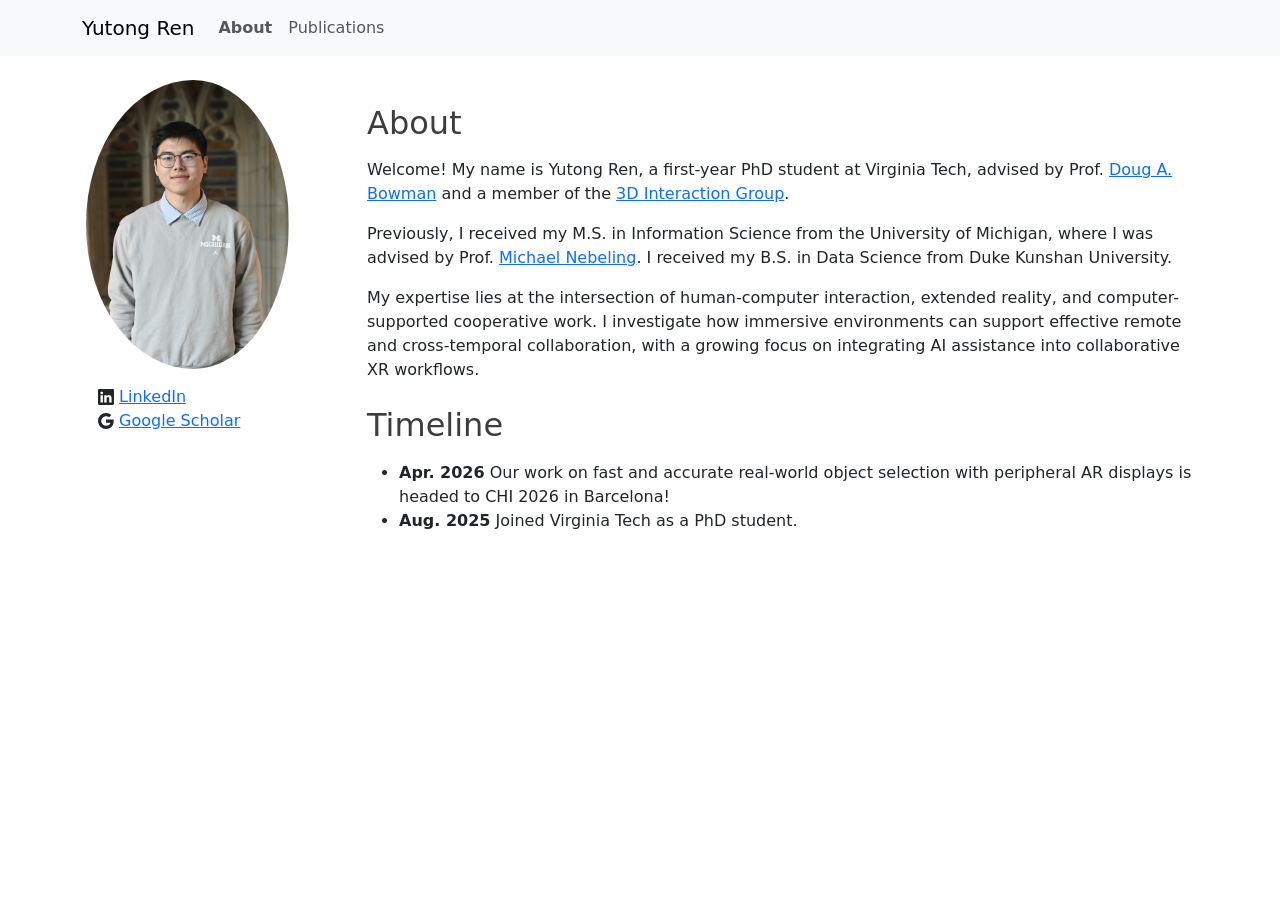
==== index.html @ 5885f3a0 "first commit of my academic page" ====
<!DOCTYPE html>
<html>

<head>
    <meta charset="utf-8">
    <meta name="viewport" content="width=device-width, initial-scale=1">
    <title>About | Yutong Ren</title>
    <link href="/bootstrap/bootstrap.min.css" rel="stylesheet">
    <link href="/index.css" rel="stylesheet">
</head>

<body>
    <nav class="navbar navbar-expand-lg navbar-light bg-light sticky-top">
        <div class="container">
            <a class="navbar-brand" href="/index.html">Yutong Ren</a>
            <button class="navbar-toggler" type="button" data-bs-toggle="collapse" data-bs-target="#navbarNavAltMarkup"
                aria-controls="navbarNavAltMarkup" aria-expanded="false" aria-label="Toggle navigation">
                <span class="navbar-toggler-icon"></span>
            </button>
            <div class="collapse navbar-collapse" id="navbarNavAltMarkup">
                <div class="navbar-nav">
                    <a class="nav-link" href="/index.html" style="pointer-events: none"><strong>About</strong></a>
                    <a class="nav-link" href="pages/publications.html">Publications</a>
                    <!-- Still working on this -->
                    <!-- <a class="nav-link" href="/cv/Yutong_Ren__CV.pdf">CV</a> -->
                </div>
            </div>
        </div>
    </nav>

    <div class="container mt-4">
        <div class="row">
            <div class="col-xs-12 col-sm-3 profile__sidebar">
                <div class="row profile__sidebar_content">
                    <img src="/images/yutong_portrait.png" class="profile__sidebar_img" alt="Yutong Profile Picture">
                    <ul class="profile__sidebar_list">
                        <li>
                            <svg xmlns="http://www.w3.org/2000/svg" width="16" height="16" fill="currentColor"
                                class="bi bi-linkedin" viewBox="0 0 16 16">
                                <path
                                    d="M0 1.146C0 .513.526 0 1.175 0h13.65C15.474 0 16 .513 16 1.146v13.708c0 .633-.526 1.146-1.175 1.146H1.175C.526 16 0 15.487 0 14.854V1.146zm4.943 12.248V6.169H2.542v7.225h2.401zm-1.2-8.212c.837 0 1.358-.554 1.358-1.248-.015-.709-.52-1.248-1.342-1.248-.822 0-1.359.54-1.359 1.248 0 .694.521 1.248 1.327 1.248h.016zm4.908 8.212V9.359c0-.216.016-.432.08-.586.173-.431.568-.878 1.232-.878.869 0 1.216.662 1.216 1.634v3.865h2.401V9.25c0-2.22-1.184-3.252-2.764-3.252-1.274 0-1.845.7-2.165 1.193v.025h-.016a5.54 5.54 0 0 1 .016-.025V6.169h-2.4c.03.678 0 7.225 0 7.225h2.4z" />
                            </svg> 
                            <a href="https://www.linkedin.com/in/yutong-ren-685940232/" target="_blank" rel="noopener noreferrer">LinkedIn</a>
                        </li>
                        <li>
                            <svg xmlns="http://www.w3.org/2000/svg" width="16" height="16" fill="currentColor" class="bi bi-google" viewBox="0 0 16 16">
                                <path d="M15.545 6.558a9.42 9.42 0 0 1 .139 1.626c0 2.434-.87 4.492-2.384 5.885h.002C11.978 15.292 10.158 16 8 16A8 8 0 1 1 8 0a7.689 7.689 0 0 1 5.352 2.082l-2.284 2.284A4.347 4.347 0 0 0 8 3.166c-2.087 0-3.86 1.408-4.492 3.304a4.792 4.792 0 0 0 0 3.063h.003c.635 1.893 2.405 3.301 4.492 3.301 1.078 0 2.004-.276 2.722-.764h-.003a3.702 3.702 0 0 0 1.599-2.431H8v-3.08h7.545z"/>
                            </svg> 
                              <a href="https://scholar.google.com/citations?user=CuweYeYAAAAJ&hl=en" target="_blank" rel="noopener noreferrer">Google Scholar</a>
                        </li>
                    </ul>
                </div>

            </div>

            <div class="col-xs-12 col-sm-9">
                <h1 class="section-title">About</h1>
                <p>
                    Welcome! My name is Yutong Ren, a first-year PhD student at Virginia Tech, advised by Prof. <a href="https://wordpress.cs.vt.edu/3digroup/author/dbowman/" target="_blank" rel="noopener noreferrer"> Doug A. Bowman</a> and a member of the <a href="https://wordpress.cs.vt.edu/3digroup" target="_blank" rel="noopener noreferrer">3D Interaction Group</a>.
                </p>
                <p>
                    Previously, I received my M.S. in Information Science from the University of Michigan, where I was advised by Prof. <a href="https://www.michael-nebeling.de/" target="_blank" rel="noopener noreferrer">Michael Nebeling</a>. I received my B.S. in Data Science from Duke Kunshan University.
                </p>
                <p>
                    <!-- need to change -->
                    My expertise lies at the intersection of human-computer interaction, extended reality, and computer-supported cooperative work. 
                    I investigate how immersive environments can support effective remote and cross-temporal collaboration, with a growing focus on integrating AI assistance into collaborative XR workflows.
                </p>
                
                <h1 class="section-title">Timeline</h1>
                <ul>
                    <li><b>Apr. 2026</b> Our work on fast and accurate real-world object selection with peripheral AR displays is headed to CHI 2026 in Barcelona!</li>
                    <li><b>Aug. 2025</b> Joined Virginia Tech as a PhD student.</li>
                </ul>
            </div>
        </div>
    </div>

    <script src="/bootstrap/bootstrap.bundle.min.js"></script>
</body>

</html>
---- index.css ----
.profile__sidebar {
    text-align: left;
    height: 100%;
}

.profile__sidebar_content {
    padding-left: 1rem;
}

.profile__sidebar_img {
    display: block;
    margin-left: auto;
    margin-right: auto;
    border-radius: 50%;
    margin-left: 0;
    padding-left: 0;
    width: 80%;
}

.profile__sidebar_img_dim {
    height: 75%;
    width: 75%;
}

.profile__sidebar_name {
    font-weight: 600;
    margin-top: 1rem;
}

.profile__sidebar_list {
    margin-top: 1rem;
    list-style: none;
    text-align: left;
}

.projects__separator_p {
    margin-bottom: 0;
}

.projects__img {
    display: block;
    margin-right: auto;
    border-radius: 5%;
    margin-left: 0;
    margin-top: 5px;
    width: 100%;
}

.projects__info_list {
    margin-top: 1rem;
    list-style: none;
    text-align: left;
    padding-left: 0;
}

.projects__category_header {
    margin-top: 1.5rem;
}

.projects__name_header {
    font-size: 1.6rem;
    margin-top: 1rem;
    margin-bottom: 1rem;
    font-style: italic;
}

.projects__info_list_item {
    display: inline-block;
}

.projects__info_list_item_nxt {
    padding-left: 0.5rem;
}

.section-title {
    font-size: 2rem;
    font-weight: 500;
    margin-top: 1.5rem;
    margin-bottom: 1rem;
    color: #3d3d3d;
}

.author-me {
    text-decoration: underline;
}
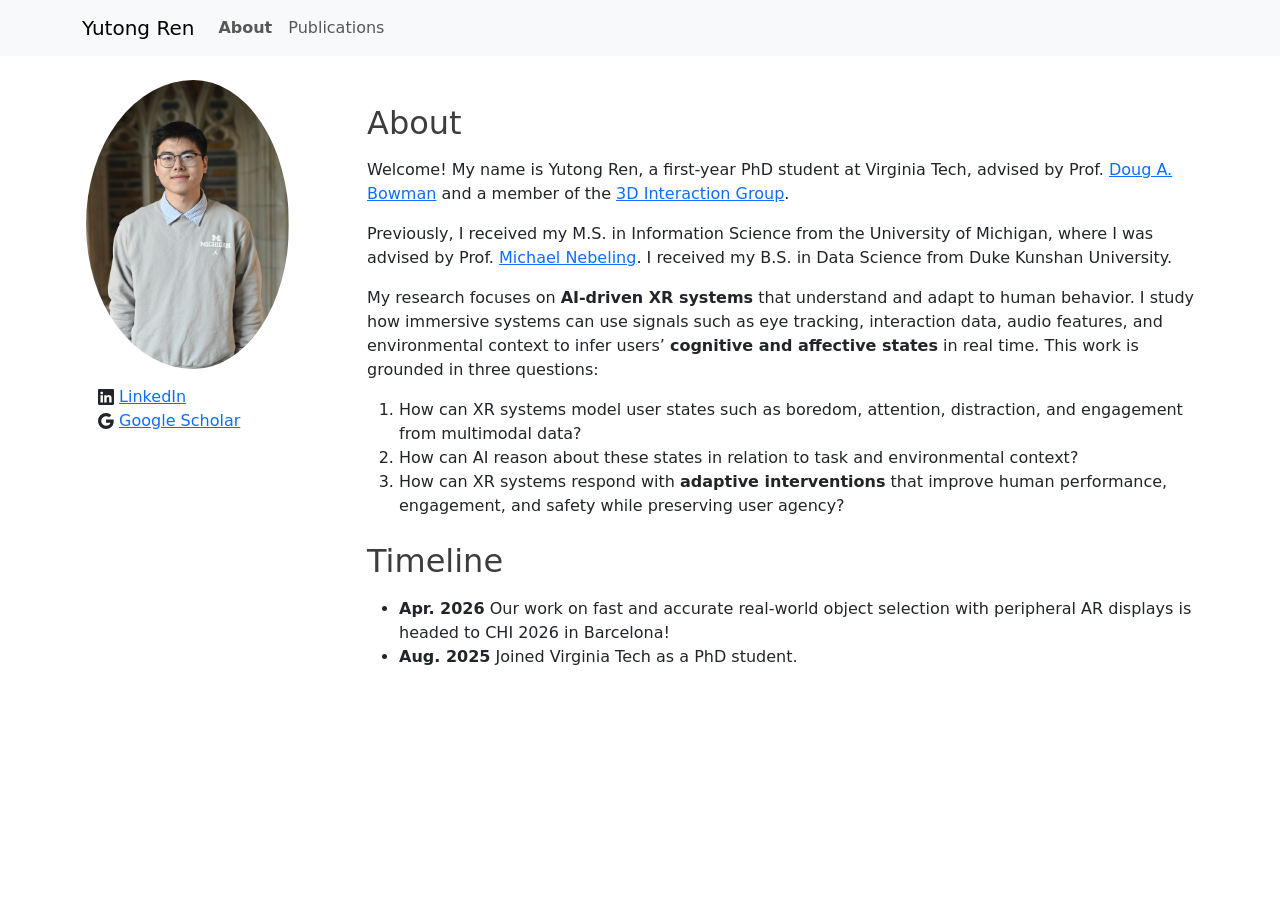
==== commit 22297ad2: "updated academic interest part" ====
--- a/index.html
+++ b/index.html
@@ -62,10 +62,17 @@
                     Previously, I received my M.S. in Information Science from the University of Michigan, where I was advised by Prof. <a href="https://www.michael-nebeling.de/" target="_blank" rel="noopener noreferrer">Michael Nebeling</a>. I received my B.S. in Data Science from Duke Kunshan University.
                 </p>
                 <p>
-                    <!-- need to change -->
-                    My expertise lies at the intersection of human-computer interaction, extended reality, and computer-supported cooperative work. 
-                    I investigate how immersive environments can support effective remote and cross-temporal collaboration, with a growing focus on integrating AI assistance into collaborative XR workflows.
+                    My research focuses on <strong>AI-driven XR systems</strong> that understand and adapt to human behavior.
+                    I study how immersive systems can use signals such as eye tracking, interaction data,
+                    audio features, and environmental context to infer users’ <strong>cognitive and affective states</strong>
+                    in real time. This work is grounded in three questions:
                 </p>
+
+                <ol>
+                    <li>How can XR systems model user states such as boredom, attention, distraction, and engagement from multimodal data?</li>
+                    <li>How can AI reason about these states in relation to task and environmental context?</li>
+                    <li>How can XR systems respond with <strong>adaptive interventions</strong> that improve human performance, engagement, and safety while preserving user agency?</li>
+                </ol>
                 
                 <h1 class="section-title">Timeline</h1>
                 <ul>
